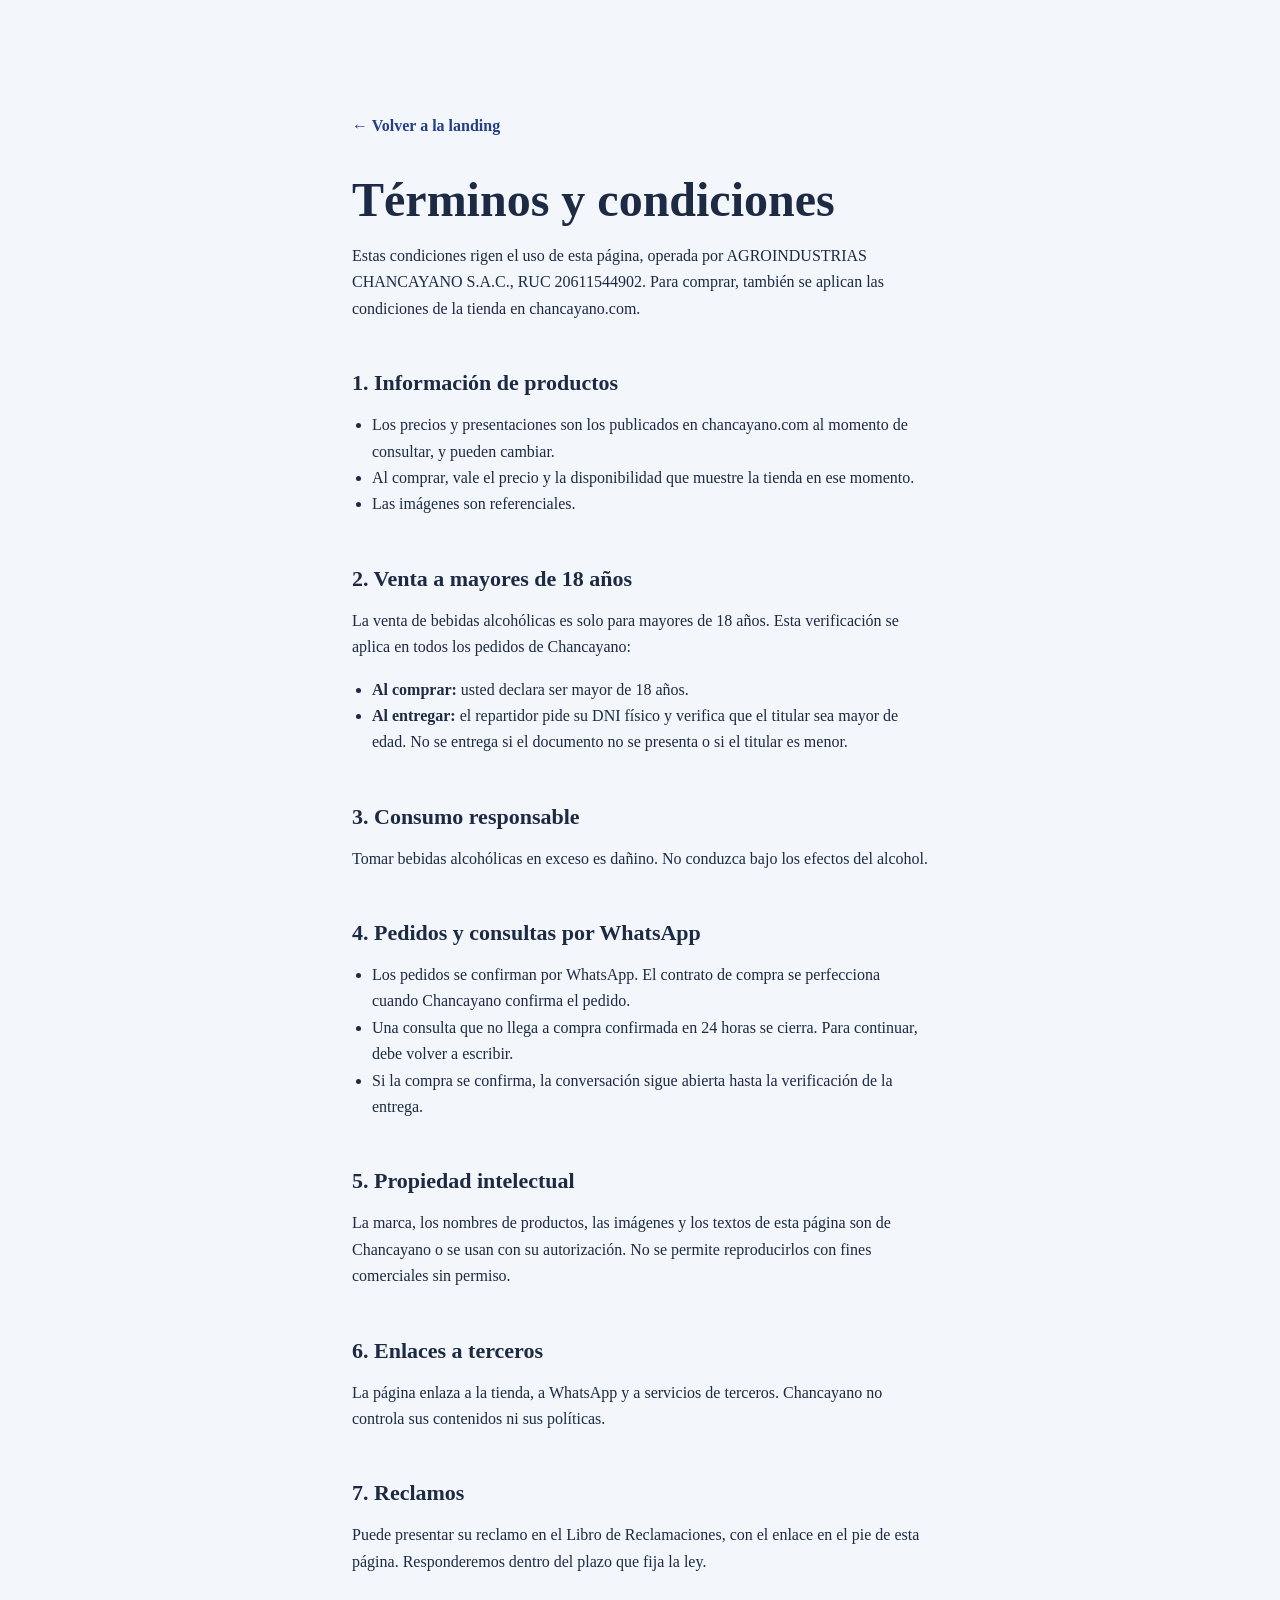
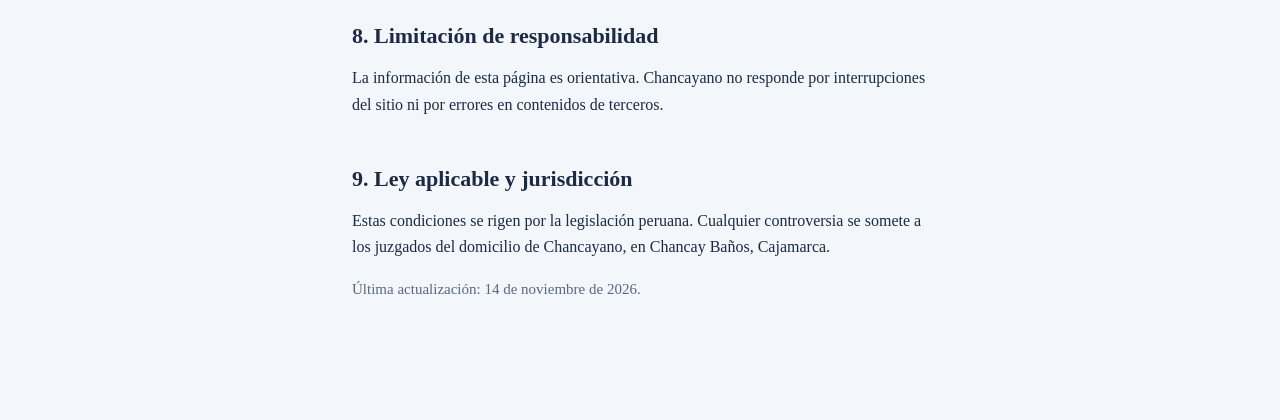
==== terminos.html @ f687c9f2 "Landing de marca v1: portada, privacidad y términos - Sitio estático (HTML, CSS y JS propios) con fu" ====
<!doctype html>
<html lang="es">
<head>
<meta charset="utf-8">
<meta name="viewport" content="width=device-width, initial-scale=1">
<meta name="robots" content="noindex, nofollow">
<title>Términos y condiciones · Chancayano</title>
<meta name="description" content="Condiciones de uso de la página de Chancayano, información de productos y compra.">
<link rel="stylesheet" href="assets/tokens.css?v=3">
<style>
  body { background: var(--ch-niebla); color: var(--ch-tinta); }
  .legal { max-width: 72ch; margin: 0 auto; padding: clamp(40px, 8vw, 96px) 20px; }
  .legal a.volver { display: inline-flex; min-height: 44px; align-items: center; color: var(--ch-azul); font-weight: 600; text-decoration: none; }
  .legal h1 { font-size: clamp(2rem, 4vw + 1rem, 3rem); margin: var(--ch-esp-5) 0 var(--ch-esp-4); }
  .legal h2 { font-size: 1.375rem; margin: var(--ch-esp-7) 0 var(--ch-esp-3); }
  .legal p, .legal li { font-size: 1rem; line-height: 1.65; }
  .legal ul { padding-left: 1.25rem; }
  .legal .actualizado { color: var(--ch-texto-suave); font-size: .9375rem; }
  :focus-visible { outline: 2px solid var(--ch-azul); outline-offset: 3px; }
</style>
</head>
<body>
<main class="legal">
  <a class="volver" href="index.html">← Volver a la landing</a>

  <h1>Términos y condiciones</h1>
  <p>Estas condiciones rigen el uso de esta página, operada por AGROINDUSTRIAS CHANCAYANO S.A.C., RUC 20611544902. Para comprar, también se aplican las condiciones de la tienda en chancayano.com.</p>

  <h2>1. Información de productos</h2>
  <ul>
    <li>Los precios y presentaciones son los publicados en chancayano.com al momento de consultar, y pueden cambiar.</li>
    <li>Al comprar, vale el precio y la disponibilidad que muestre la tienda en ese momento.</li>
    <li>Las imágenes son referenciales.</li>
  </ul>

  <h2>2. Venta a mayores de 18 años</h2>
  <p>La venta de bebidas alcohólicas es solo para mayores de 18 años. Esta verificación se aplica en todos los pedidos de Chancayano:</p>
  <ul>
    <li><strong>Al comprar:</strong> usted declara ser mayor de 18 años.</li>
    <li><strong>Al entregar:</strong> el repartidor pide su DNI físico y verifica que el titular sea mayor de edad. No se entrega si el documento no se presenta o si el titular es menor.</li>
  </ul>

  <h2>3. Consumo responsable</h2>
  <p>Tomar bebidas alcohólicas en exceso es dañino. No conduzca bajo los efectos del alcohol.</p>

  <h2>4. Pedidos y consultas por WhatsApp</h2>
  <ul>
    <li>Los pedidos se confirman por WhatsApp. El contrato de compra se perfecciona cuando Chancayano confirma el pedido.</li>
    <li>Una consulta que no llega a compra confirmada en 24 horas se cierra. Para continuar, debe volver a escribir.</li>
    <li>Si la compra se confirma, la conversación sigue abierta hasta la verificación de la entrega.</li>
  </ul>

  <h2>5. Propiedad intelectual</h2>
  <p>La marca, los nombres de productos, las imágenes y los textos de esta página son de Chancayano o se usan con su autorización. No se permite reproducirlos con fines comerciales sin permiso.</p>

  <h2>6. Enlaces a terceros</h2>
  <p>La página enlaza a la tienda, a WhatsApp y a servicios de terceros. Chancayano no controla sus contenidos ni sus políticas.</p>

  <h2>7. Reclamos</h2>
  <p>Puede presentar su reclamo en el Libro de Reclamaciones, con el enlace en el pie de esta página. Responderemos dentro del plazo que fija la ley.</p>

  <h2>8. Limitación de responsabilidad</h2>
  <p>La información de esta página es orientativa. Chancayano no responde por interrupciones del sitio ni por errores en contenidos de terceros.</p>

  <h2>9. Ley aplicable y jurisdicción</h2>
  <p>Estas condiciones se rigen por la legislación peruana. Cualquier controversia se somete a los juzgados del domicilio de Chancayano, en Chancay Baños, Cajamarca.</p>

  <p class="actualizado">Última actualización: 14 de noviembre de 2026.</p>
</main>
</body>
</html>
---- assets/tokens.css ----
/* Chancayano · tokens de diseño premium
   Fuente: .claude/skills/chancayano-diseno-premium/references/tokens.md
   Estado: propuesta vigente. Azul y tipografía pendientes de confirmación de marca. */

@import url("fuentes.css");

:root {
  /* Color */
  --ch-noche: #101a31;
  --ch-noche-profunda: #0a1122;
  --ch-tinta: #1c2a43;
  --ch-azul: #243e88;
  --ch-azul-claro: #3d5db8;
  --ch-dorado: #c5a264;
  --ch-dorado-brillo: #e2c88f;
  --ch-dorado-texto: #8a6a2e;
  --ch-blanco: #ffffff;
  --ch-niebla: #f3f6fb;
  --ch-texto-suave: #5b6680;
  --ch-texto-noche-suave: #b7c0d6;
  --ch-advertencia-fondo: #0a1122;

  /* Tipografía */
  --ch-font-titular: "Alegreya", Georgia, "Times New Roman", serif;
  --ch-font-texto: "Source Sans 3", system-ui, -apple-system, "Segoe UI", sans-serif;
  --ch-fs-display: clamp(2.5rem, 4.2vw + 1rem, 4.5rem); /* 40–72 px: el título completo y los botones caben en la primera pantalla */
  --ch-fs-h2: clamp(2rem, 3vw + 1rem, 3.5rem);
  --ch-fs-h3: clamp(1.5rem, 1.5vw + 1rem, 2.25rem);
  --ch-fs-eyebrow: 0.8125rem;
  --ch-fs-texto: 1.0625rem;
  --ch-fs-boton: 0.875rem;
  --ch-fs-precio: 1.25rem;

  /* Espacio */
  --ch-esp-1: 4px;
  --ch-esp-2: 8px;
  --ch-esp-3: 12px;
  --ch-esp-4: 16px;
  --ch-esp-5: 24px;
  --ch-esp-6: 32px;
  --ch-esp-7: 48px;
  --ch-esp-8: 64px;
  --ch-esp-9: 96px;
  --ch-esp-seccion: clamp(64px, 10vw, 160px);
  --ch-ancho: 1240px;
  --ch-medida: 62ch;
  --ch-gutter: clamp(20px, 4vw, 40px);

  /* Forma */
  --ch-radio-boton: 2px;
  --ch-radio-tarjeta: 4px;
  --ch-borde-dorado: 1px solid rgb(197 162 100 / 0.35);

  /* Profundidad */
  --ch-sombra-tarjeta: 0 30px 60px -20px rgb(5 10 25 / 0.55);
  --ch-sombra-claro: 0 24px 48px -24px rgb(28 42 67 / 0.25);
  --ch-sombra-botella: radial-gradient(closest-side, rgb(0 0 0 / 0.55), transparent);
  --ch-brillo-dorado: radial-gradient(closest-side, rgb(226 200 143 / 0.25), transparent 70%);
  --ch-degradado-noche: radial-gradient(120% 80% at 70% 20%, #1a2a52 0%, var(--ch-noche) 45%, var(--ch-noche-profunda) 100%);

  /* Movimiento */
  --ch-dur-hover: 220ms;
  --ch-dur-entrada: 400ms;
  --ch-dur-hero: 900ms;
  --ch-expo: cubic-bezier(0.16, 1, 0.3, 1);
  --ch-curva: var(--ch-expo);
  --ch-dur-salida: 320ms;
  --ch-dur-revelado: 700ms;
}

@media (prefers-reduced-motion: reduce) {
  :root {
    --ch-dur-hover: 0ms;
    --ch-dur-entrada: 150ms;
    --ch-dur-hero: 150ms;
  }
}

/* Foco visible según superficie */
.ch-oscuro :focus-visible { outline: 2px solid var(--ch-dorado); outline-offset: 3px; }
.ch-claro :focus-visible { outline: 2px solid var(--ch-azul); outline-offset: 3px; }
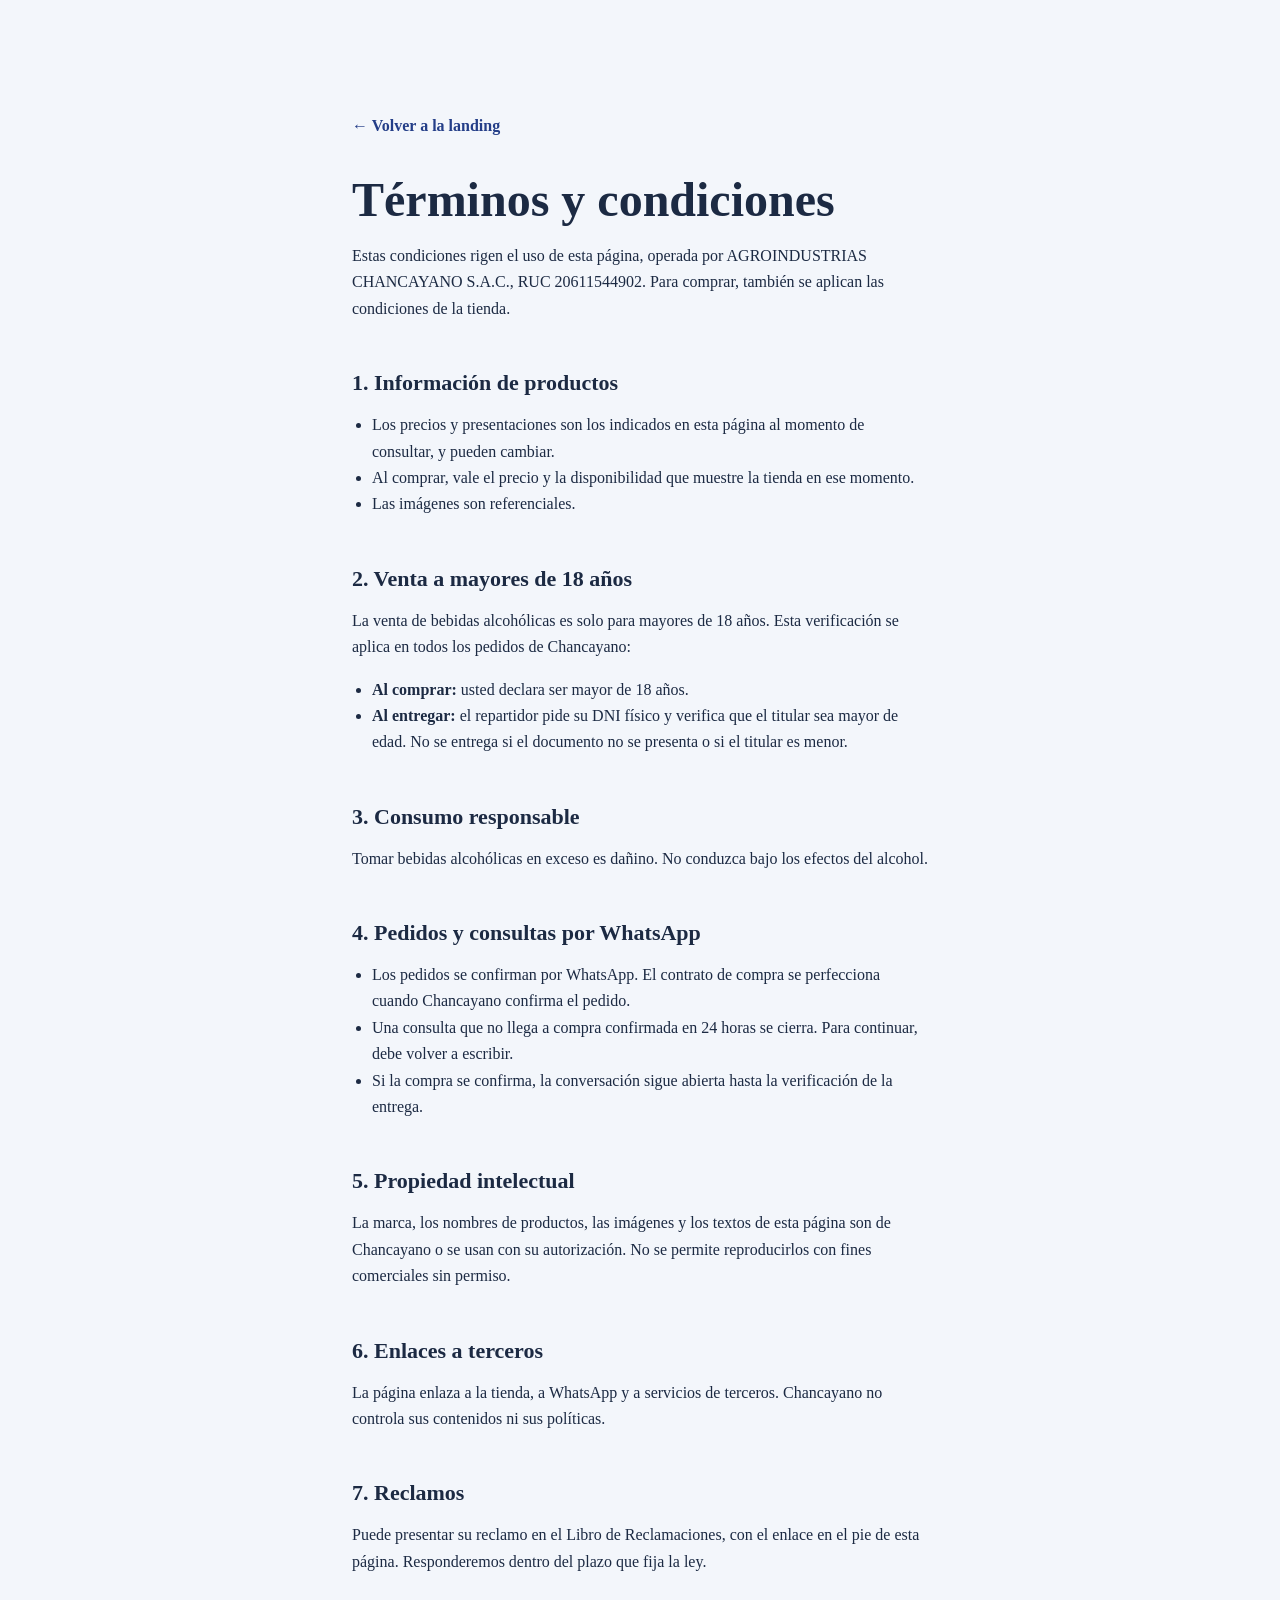
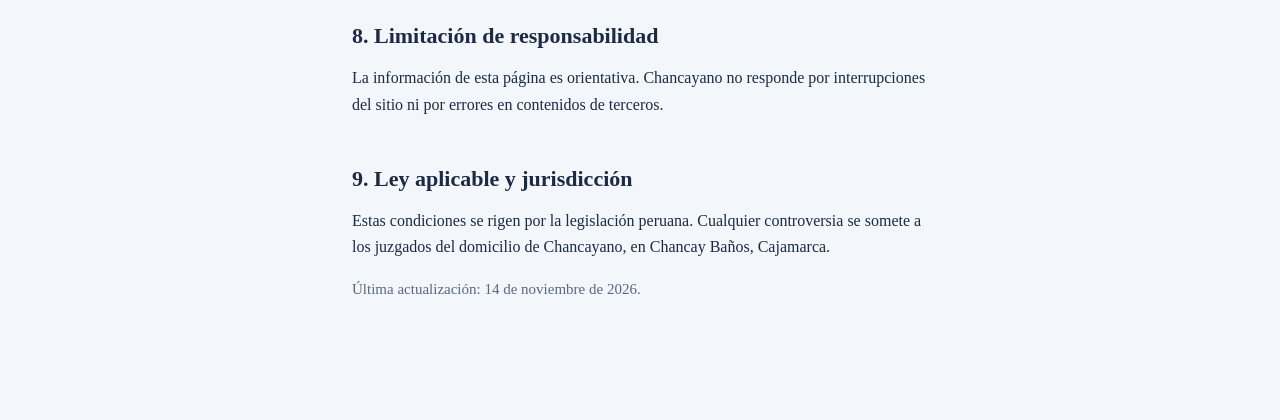
==== commit d50847f8: "Quitar menciones de chancayano.com en texto y JSON-LD - JSON-LD: se elimina sameAs (solo contenía ch" ====
--- a/terminos.html
+++ b/terminos.html
@@ -24,11 +24,11 @@
   <a class="volver" href="index.html">← Volver a la landing</a>
 
   <h1>Términos y condiciones</h1>
-  <p>Estas condiciones rigen el uso de esta página, operada por AGROINDUSTRIAS CHANCAYANO S.A.C., RUC 20611544902. Para comprar, también se aplican las condiciones de la tienda en chancayano.com.</p>
+  <p>Estas condiciones rigen el uso de esta página, operada por AGROINDUSTRIAS CHANCAYANO S.A.C., RUC 20611544902. Para comprar, también se aplican las condiciones de la tienda.</p>
 
   <h2>1. Información de productos</h2>
   <ul>
-    <li>Los precios y presentaciones son los publicados en chancayano.com al momento de consultar, y pueden cambiar.</li>
+    <li>Los precios y presentaciones son los indicados en esta página al momento de consultar, y pueden cambiar.</li>
     <li>Al comprar, vale el precio y la disponibilidad que muestre la tienda en ese momento.</li>
     <li>Las imágenes son referenciales.</li>
   </ul>
